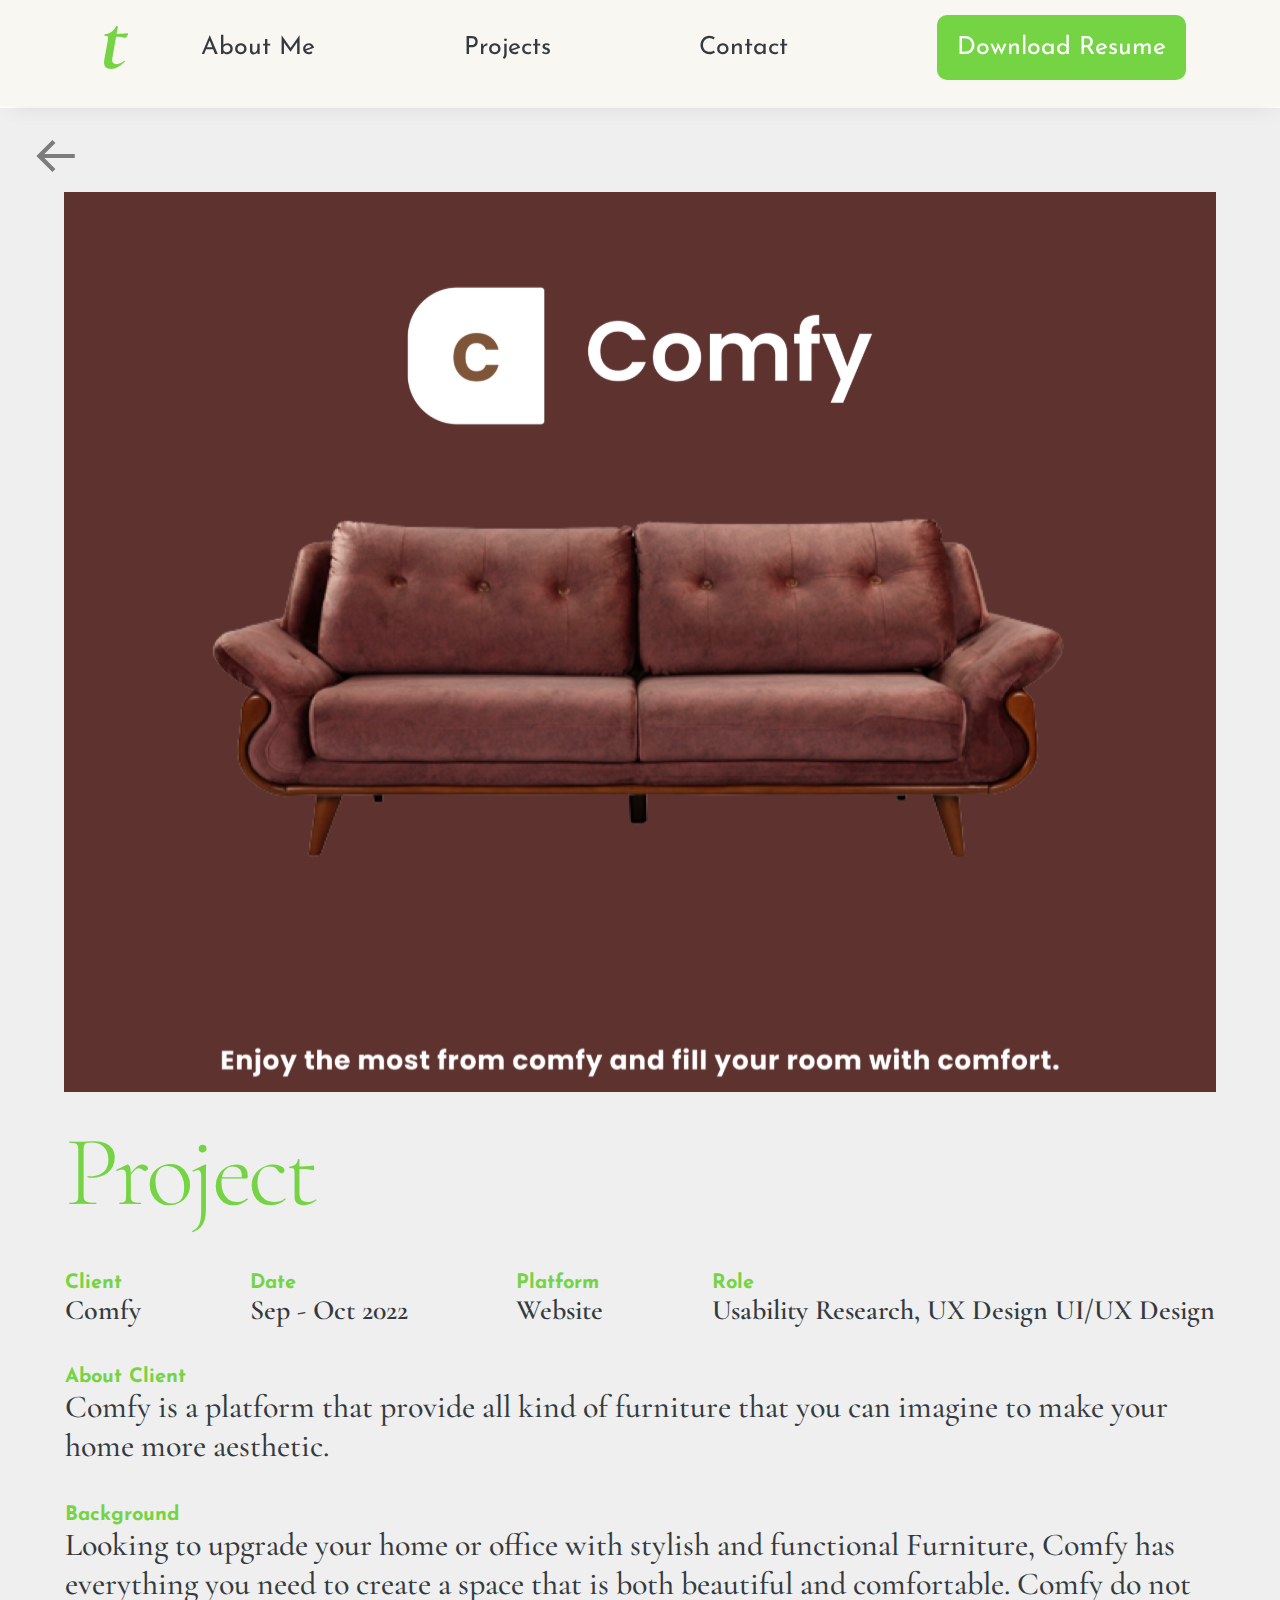
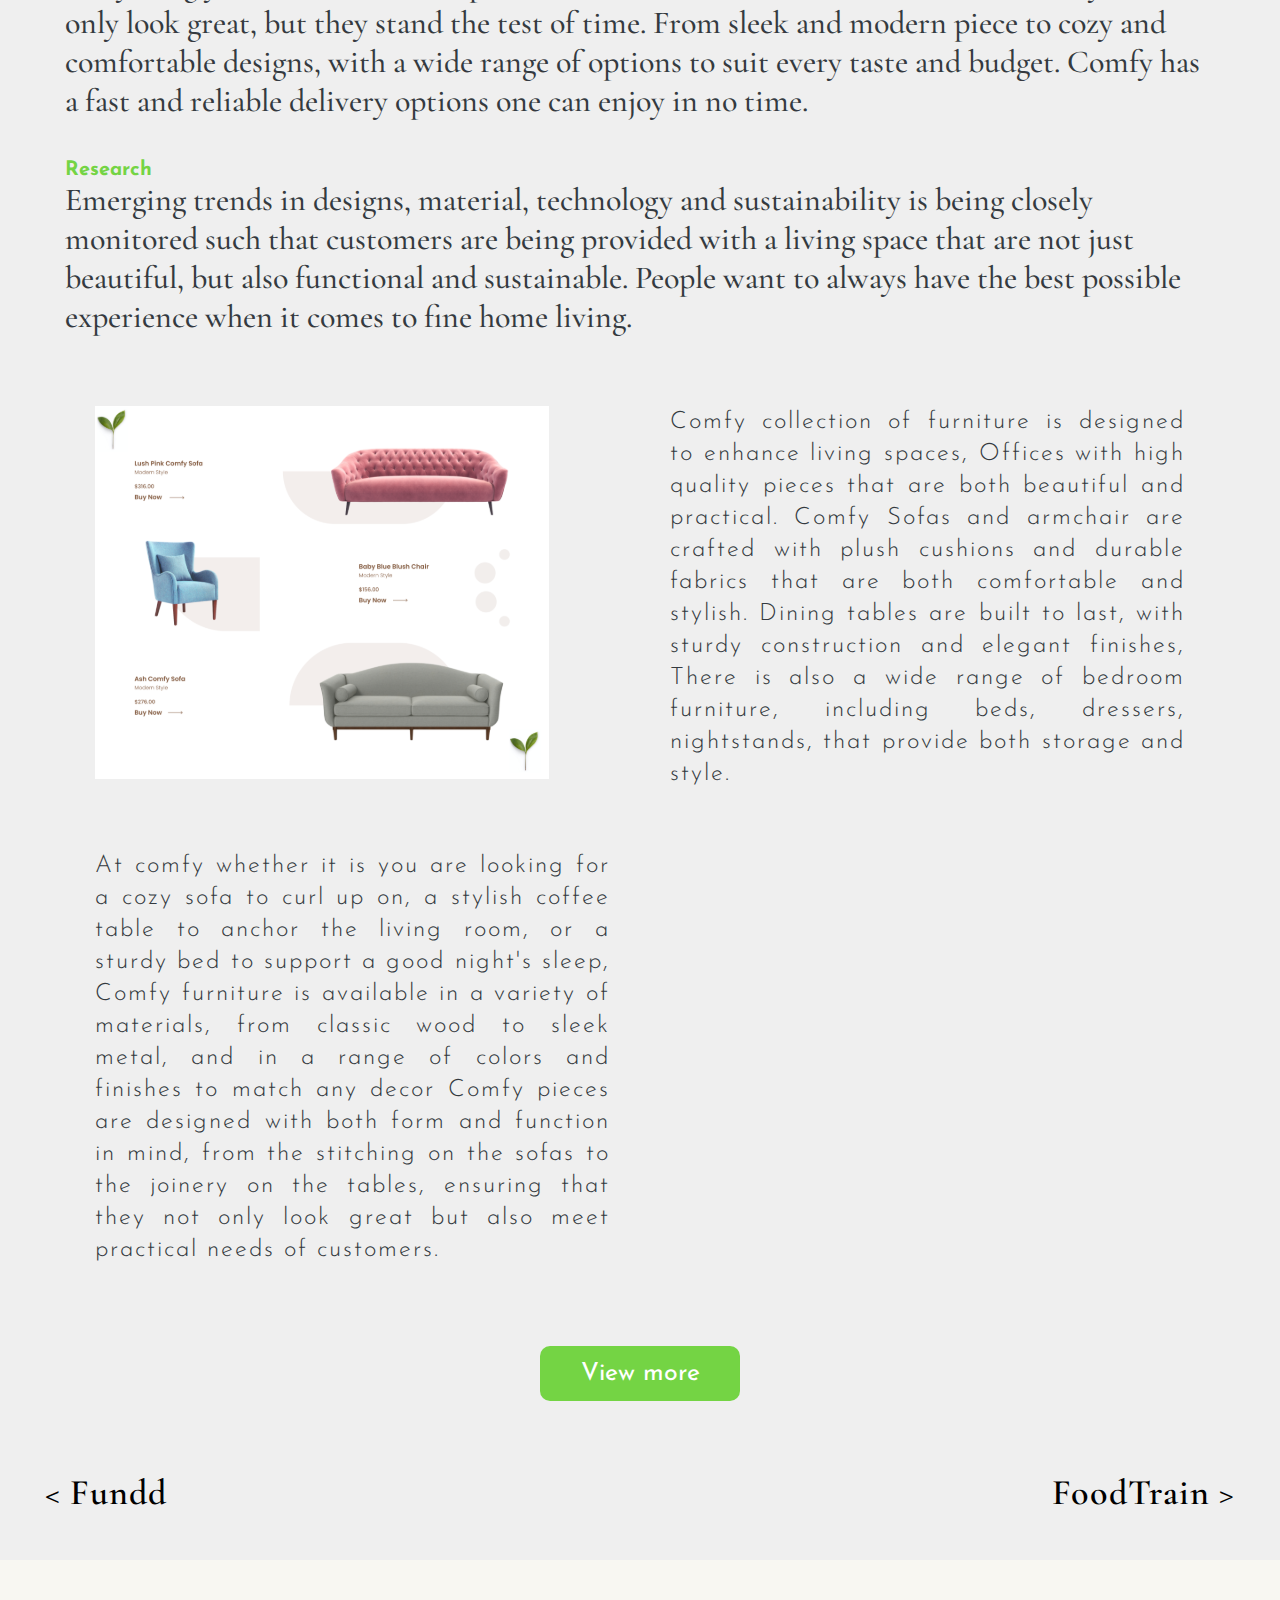
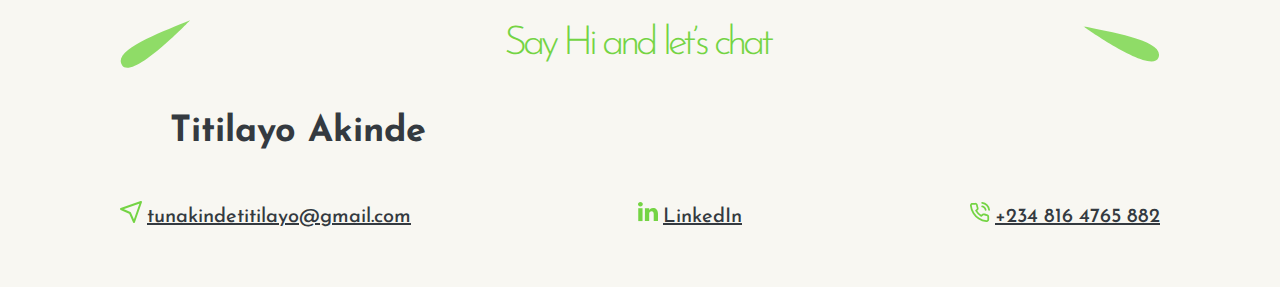
==== comfy.html @ c3058874 "first commit" ====
<!DOCTYPE html>
<html lang="en">

<head>
    <meta charset="UTF-8">
    <meta http-equiv="X-UA-Compatible" content="IE=edge">
    <meta name="viewport" content="width=device-width, initial-scale=1.0">
    <title>Titilayo's Portfolio </title>
    <link rel="stylesheet" href="./styles/project.css">
    <link rel="stylesheet" href="./styles/main.css">
    <link rel="preconnect" href="https://fonts.googleapis.com">
    <link rel="preconnect" href="https://fonts.gstatic.com" crossorigin>
    <link
        href="https://fonts.googleapis.com/css2?family=Josefin+Sans:ital,wght@0,100;0,200;0,300;0,500;0,600;0,700;1,300&display=swap"
        rel="stylesheet">
    <link
        href="https://fonts.googleapis.com/css2?family=Cormorant+Garamond:ital,wght@0,300;0,400;0,500;0,600;0,700;1,300;1,500;1,600&family=Josefin+Sans:ital,wght@0,100;0,200;0,300;0,500;0,600;0,700;1,300&display=swap"
        rel="stylesheet">
</head>

<body>
    <header>
        <h2 class="logo"><a href="./index.html">t</a></h2>
        <nav class="nav-menu">
            <ul>
                <li><a href="/index.html#about">About Me</a></li>
                <li><a href="/index.html#project">Projects</a></li>
                <li><a href="/index.html#contact">Contact</a></li>
                <li><a href="#" id="resume" target="_blank" rel="noopener noreferrer">Download Resume</a></li>
            </ul>
        </nav>
        <div class="nav-toggle">
            <span class="hamburger"><img src="./images/navbar.svg" alt=""></span>
        </div>
    </header>
    <div class="container">
        <button id="goBack"><img src="./images/left_arrow.svg" alt=""></button>
        <div class="main">
            <div class="hero"><img src="./images/comfy_lg.svg" alt=""></div>
            <div class="project">
                <h2>Project</h2>
                <div class="info">
                    <ul>
                        <li>
                            <h4>Client</h4>
                            <p>Comfy</p>
                        </li>
                        <li>
                            <h4>Date</h4>
                            <p>Sep - Oct 2022</p>
                        </li>
                        <li>
                            <h4>Platform</h4>
                            <p>Website</p>
                        </li>
                        <li>
                            <h4>Role</h4>
                            <p>Usability Research, UX Design
                                UI/UX Design</p>
                        </li>
                    </ul>
                </div>
                <div class="about">
                    <h4>About Client</h4>
                    <p>Comfy is a platform that provide all kind of furniture that you can imagine to make your home
                        more aesthetic.</p>
                </div>
                <div class="background">
                    <h4>Background</h4>
                    <p>Looking to upgrade your home or office with stylish and functional Furniture, Comfy has
                        everything you need to create a space that is both beautiful and comfortable. Comfy do not only
                        look great, but they stand the test of time. From sleek and modern piece to cozy and comfortable
                        designs, with a wide range of options to suit every taste and budget. Comfy has a fast and
                        reliable delivery options one can enjoy in no time.
                    </p>
                </div>
                <div class="research">
                    <h4>Research</h4>
                    <p>Emerging trends in designs, material, technology and sustainability is being closely monitored
                        such that customers are being provided with a living space that are not just beautiful, but also
                        functional and sustainable. People want to always have the best possible experience when it
                        comes to fine home living.</p>
                </div>
                <div class="comfy">
                    <div class="row">
                        <div class="one"><img src="./images/comfy_porject1.svg" alt=""></div>
                        <div class="two">
                            <p>Comfy collection of furniture is designed to enhance living spaces, Offices with high
                                quality pieces that are both beautiful and practical.

                                Comfy Sofas and armchair are crafted with plush cushions and durable fabrics that are
                                both comfortable and stylish. Dining tables are built to last, with sturdy construction
                                and elegant finishes, There is also a wide range of bedroom furniture, including beds,
                                dressers, nightstands, that provide both storage and style.</p>
                        </div>
                    </div>
                    <div class="row">
                        <div class="two">
                            <p>At comfy whether it is you are looking for a cozy sofa to curl up on, a stylish coffee
                                table to anchor the living room, or a sturdy bed to support a good night's sleep, Comfy
                                furniture is available in a variety of materials, from classic wood to sleek metal, and
                                in a range of colors and finishes to match any decor Comfy pieces are designed with both
                                form and function in mind, from the stitching on the sofas to the joinery on the tables,
                                ensuring that they not only look great but also meet practical needs of customers.</p>
                        </div>
                        <div class="one"><img src="./images/comfy_porject2.svg" alt=""></div>
                    </div>
                </div>
                <div class="link">
                    <a href="#">View more</a>
                </div>
            </div>
            <div class="projectslide">
                <a href="./fundd.html">
                    < Fundd </a> <a href="./foodtrain.html">FoodTrain >
                </a>
            </div>
        </div>
    </div>
    <div class="footer">
        <div class="top">
            <img src="./images/footer-left.svg" alt="">
            <p>Say Hi and let’s chat</p>
            <img src="./images/footer-right.svg" alt="">
        </div>
        <h3>Titilayo Akinde</h3>
        <div class="bottom">
            <div>
                <img src="./images/mail.svg" alt="">
                <a href="#">tunakindetitilayo@gmail.com</a>
            </div>
            <div>
                <img src="./images/linkedin.svg" alt="">
                <a href="#">LinkedIn</a>
            </div>
            <div>
                <img src="./images/phone.svg" alt="">
                <a href="#">+234 816 4765 882</a>
            </div>
        </div>
    </div>

    <script src="./js/index.js"></script>
</body>

</html>
---- styles/project.css ----
.container {
  margin-top: 108px;
  background: #efefef;
  padding: 30px;
}
.container p {
  font-family: "Cormorant Garamond";
  color: #343a40;
}
.container button {
  border: none;
  cursor: pointer;
}
.container button:hover {
  width: 60px;
  transition: all 0.2s;
}
.container .main {
  padding: 15px;
}
.container .main .hero {
  width: 90vw;
  height: 100vh;
  margin: 0 auto;
}
.container .main .hero img,
.container .main .project .fundd div img,
.container .main .project .eaf div img {
  width: 100%;
  object-fit: cover;
  object-position: top;
  height: 100%;
}
.container .main .project {
  padding: 20px;
}
.container .main .project h2 {
  font-family: "Cormorant Garamond";
  font-style: normal;
  font-weight: 300;
  font-size: 6.25rem;
  color: #74d444;
  letter-spacing: -3.93127px;
}
.container .main .project h4 {
  font-family: "Josefin Sans";
  font-style: normal;
  font-weight: 700;
  font-size: 1.25rem;
  color: #74d444;
}
.container .main .project .info,
.container .main .project .about,
.container .main .project .background,
.container .main .project .research,
.container .main .project .fundd,
.container .main .project .easypharm {
  margin: 40px 0;
}
.container .main .project .info ul {
  display: flex;
  justify-content: space-between;
  align-items: center;
  list-style-type: none;
  margin: 0;
  padding: 0;
}
.container .main .project .info p {
  font-weight: 600;
  font-size: 1.75rem;
}
.container .main .project .about p,
.container .main .project .background p,
.container .main .project .research p {
  font-weight: 500;
  font-size: 2rem;
}
.container .main .project .fundd div {
  width: 90vw;
  height: 100%;
  margin: 15px auto;
}
.container .main .project .comfy {
  display: flex;
  flex-direction: column;
}
.container .main .project .foodtrain {
  padding: 30px;
}
.container .main .project .foodtrain p {
  text-align: center;
  font-weight: 600;
  font-size: 6rem;
  line-height: 100px;
}
.container .main .project .comfy .row {
  display: flex;
  justify-content: space-between;
}
.container .main .project .comfy .row .one,
.container .main .project .comfy .row .two {
  flex: 6;
  padding: 30px;
}
.container .main .project .comfy .row p {
  font-family: "Josefin Sans";
  font-style: normal;
  font-weight: 300;
  font-size: 24px;
  line-height: 32px;
  text-align: justify;
  letter-spacing: 2px;
}
.container .main .project .link {
  width: 100%;
  margin: 50px 0;
}
.container .main .project .link a {
  width: 200px;
  margin: 0 auto;
  display: block;
  padding: 15px 20px;
  background: #74d444;
  border-radius: 10px;
  cursor: pointer;
  text-decoration: none;
  color: #fff;
  text-align: center;
  font-family: "Josefin Sans";
  font-style: normal;
  font-weight: 400;
  font-size: 1.5625rem;
}
.container .main .project .link a:hover {
  background: transparent;
  color: #74d444;
  border: 1px solid #74d444;
  transition: all 0.3s;
}
.container .nextproject a {
  font-family: "Cormorant Garamond";
  font-style: normal;
  font-weight: 600;
  font-size: 2.25rem;
  line-height: 44px;
  text-align: right;
  letter-spacing: 1px;
  color: #000000;
  text-decoration: none;
  display: block;
}
.container .nextproject a:hover,
.container .projectslide a:hover {
  font-weight: bold;
}
.container .projectslide {
  display: flex;
  justify-content: space-evenly;
}
.container .projectslide a {
  flex: 6;
  font-family: "Cormorant Garamond";
  font-style: normal;
  font-weight: 600;
  font-size: 2.25rem;
  line-height: 44px;
  letter-spacing: 1px;
  color: #000000;
  text-decoration: none;
}
.container .projectslide a:nth-child(2) {
  text-align: right;
}
@media screen and (max-width: 768px) {
  .container {
    padding: 5px;
  }
  .container .main {
    padding: 0;
  }
  .container .main .hero {
    max-width: 350px;
    min-width: 350px;
    height: 100%;
    margin: 0 auto;
  }
  #goBack img {
    width: 30px;
    margin: 10px 0;
    margin-left: 5px;
  }
  .container .main .project {
    padding: 5px;
  }
  .container .main .project h2 {
    font-size: 50px;
    margin-bottom: 10px;
  }
  .container .main .project h4 {
    font-size: 17px;
  }
  .container .main .project .info {
    margin-top: 0;
  }
  .container .main .project .info ul {
    flex-direction: column;
    align-items: start;
  }
  .container .main .project .info ul li {
    margin-bottom: 10px;
  }
  .container .main .project .info p {
    font-size: 1.25rem;
  }
  .container .main .project .about p,
  .container .main .project .background p,
  .container .main .project .research p {
    font-size: 1.25rem;
  }
  .container .main .project .fundd div img,
  .container .main .project .eaf div img,
  .container .main .project .comfy .row img,
  .container .main .project .easypharm div img {
    max-width: 330px;
    min-width: 330px;
  }
  .container .nextproject a, .container .projectslide a {
    font-size: 1.25rem;
  }
  .container .main .project .comfy .row {
    flex-direction: column;
  }
  .container .main .project .comfy .row p {
    font-size: .9375rem;
  }
  .container .main .project .comfy .row .one,
  .container .main .project .comfy .row .two {
    padding: 5px;
  }
  .container .main .project .foodtrain p {
    text-align: center;
    font-size: 35px;
  }
}
---- styles/main.css ----
* {
  box-sizing: border-box;
  margin: 0;
  font-family: "Josefin Sans";
}

header {
  display: flex;
  height: 6.625rem;
  width: 100vw;
  background: #f8f7f2;
  box-shadow: 3.02px 4px 24.17px -9px rgba(0, 0, 0, 0.15);
  padding: 5px 20px;
  position: fixed;
  left: 0;
  right: 0;
  top: 0;
  z-index: 999;
}

header h2 a {
  flex: 3;
  font-weight: 700;
  font-size: 5.625rem;
  line-height: 5.625rem;
  color: #74d444;
  margin-left: 80px;
  margin-top: -10px;
  font-family: "Cormorant Garamond";
  font-style: italic;
  cursor: pointer;
  text-decoration: none;
  display: block;
}

header nav {
  flex: 9;
}
header nav ul {
  list-style-type: none;
  display: flex;
  justify-content: space-around;
  align-items: center;
  padding: 30px 0;
}
header nav ul li {
  font-style: normal;
  font-weight: 400;
  font-size: 1.5625rem;
  line-height: 1.5625rem;
  cursor: pointer;
}
header nav ul li a {
  text-decoration: none;
  color: #343a40;
}
header nav ul li #resume {
  text-decoration: none;
  background: #74d444;
  border-radius: 10px;
  color: #fff;
  padding: 20px;
}
header nav ul li #resume:hover {
  background-color: #489521;
}
.nav-toggle {
  display: none;
}
.hamburger {
  flex: 6;
  width: 55px;
  height: 55px;
  padding: 20px;
  display: flex;
  align-items: center;
  margin-top: 20px;
  font-size: 2.1rem;
}
.footer {
  background: #f8f7f2;
  padding: 60px 120px;
  font-family: "Cormorant Garamond";
}
.footer .top {
  display: flex;
  align-items: center;
  justify-content: space-between;
}
.footer .top p {
  font-style: normal;
  font-weight: 300;
  font-size: 2.5rem;
  line-height: 48px;
  letter-spacing: -3.93127px;
  color: #74d444;
}
.footer h3 {
  font-weight: 700;
  font-size: 36px;
  line-height: 29px;
  color: #343a40;
  margin: 50px;
}
.footer .bottom {
  font-family: "Josefin Sans";
  font-style: normal;
  display: flex;
  align-items: center;
  justify-content: space-between;
}
.footer .bottom div a {
  color: #343a40;
  margin-top: 10px;
}
.footer .bottom div img {
  margin-right: 5px;
}
.footer .bottom div {
  display: flex;
  align-items: center;
  font-weight: 500;
  font-size: 1.25rem;
  line-height: 20px;
  color: #343a40;
}
@media screen and (max-width: 768px) {
  header nav {
    display: none;
  }
  header h2 {
    margin-left: -70px;
    margin-top: 5px;
  }
  header {
    display: flex;
    justify-content: space-between;
  }
  .nav-toggle {
    display: block;
    cursor: pointer;
  }
  .nav-toggle:hover .hamburger {
    background-color: #ccc;
  }
  .nav-toggle.active .hamburger {
    background-color: #c2e1b3;
    display: flex;
    align-items: center;
  }
  .nav-dropdown {
    display: block;
    position: relative;
  }
  .nav-dropdown ul {
    display: flex;
    flex-direction: column;
    height: 88vh;
    align-items: center;
    justify-content: space-around;
    background-color: #74d444;
    position: absolute;
    right: -75px;
    top: 100px;
    left: 0;
    padding: 10px 20px;
    transform: translateX(5px);
    transition: transform 250ms ease-in-out;
    -webkit-transition: all 0.6s ease-out;
    -moz-transition: all 0.6s ease-out;
    -o-transition: all 0.6s ease-out;
    -ms-transition: all 0.6s ease-out;
    transition: all 0.6s ease-out;
  }
  .nav-dropdown ul li {
    font-size: 1.2625rem;
  }
  .footer {
    padding: 15px;
  }
  .footer h3 {
    font-size: 1.5625rem;
    line-height: 20px;
    text-align: center;
  }
  .footer .top img {
    width: 15%;
  }
  .footer .top p {
    font-size: 1.875rem;
    line-height: 48px;
  }
  .footer .bottom div {
    margin: 10px 0;
  }
  .footer .bottom {
    flex-direction: column;
  }
}
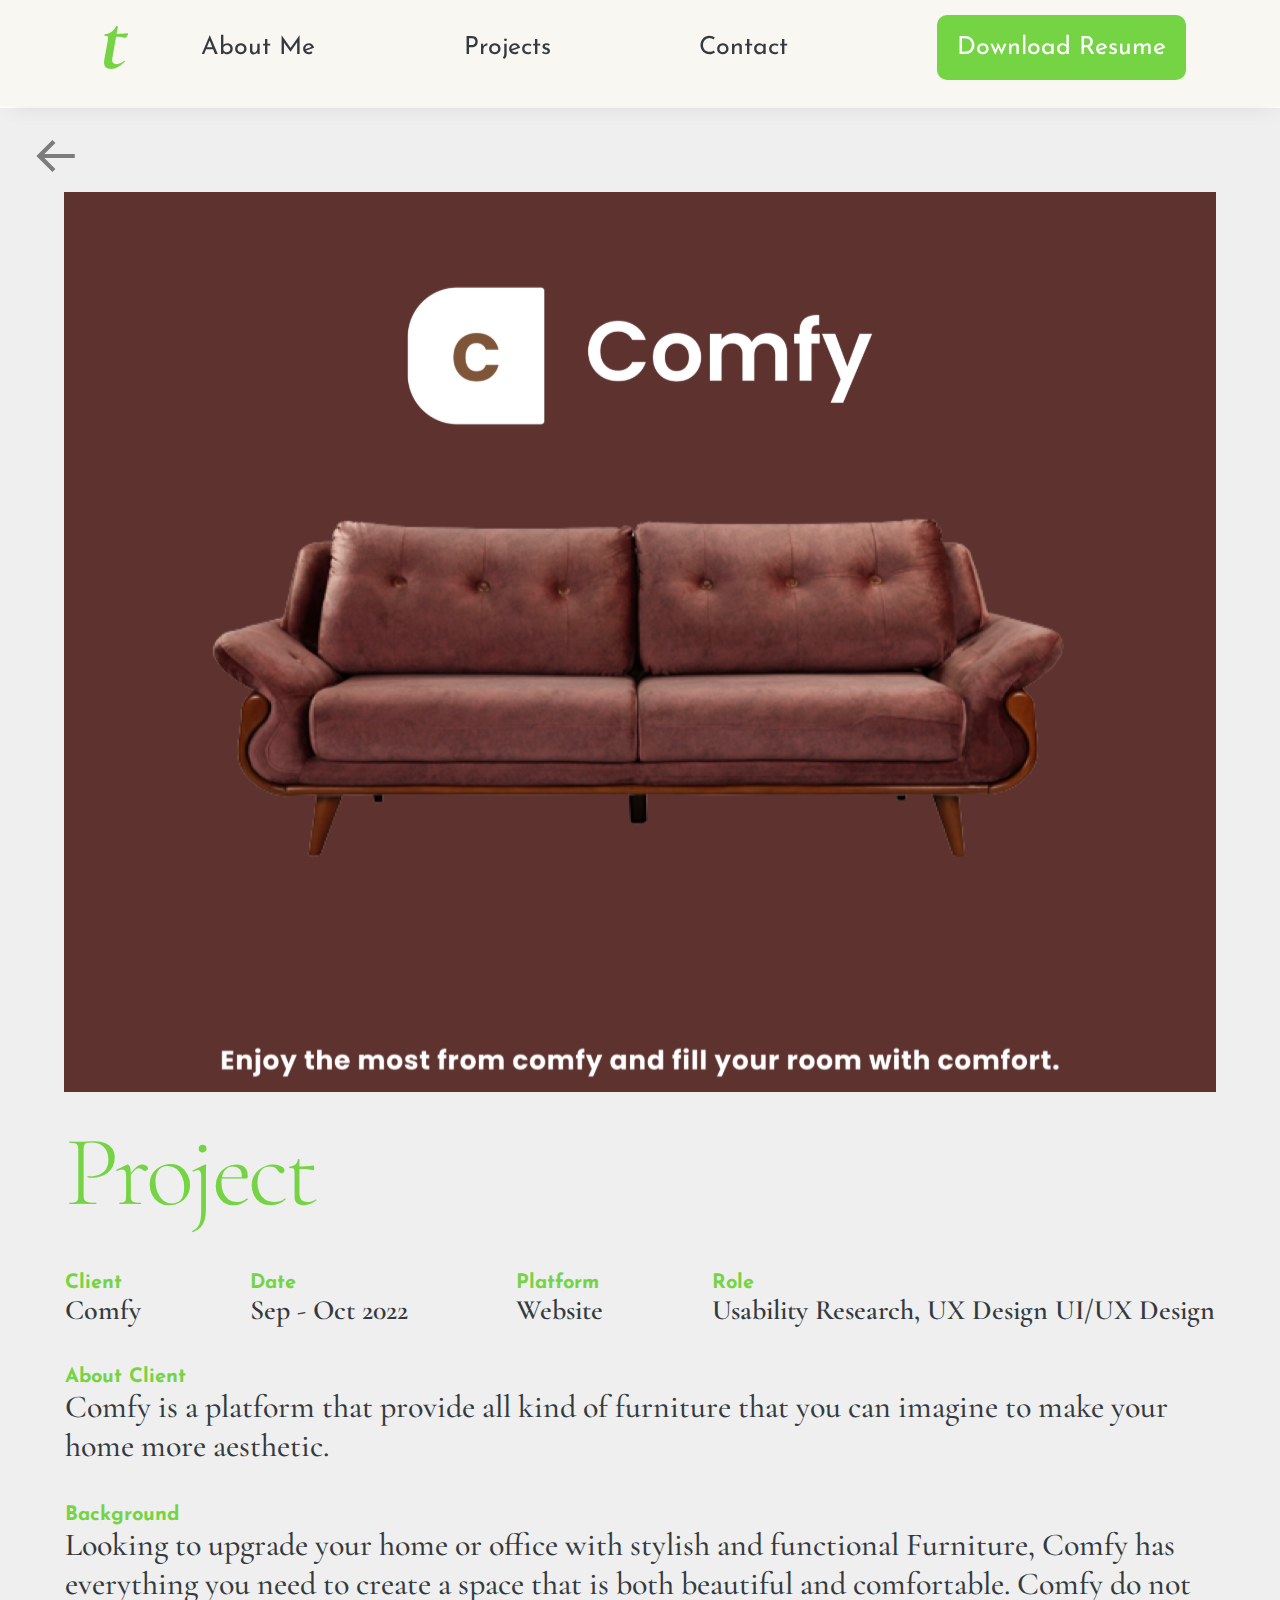
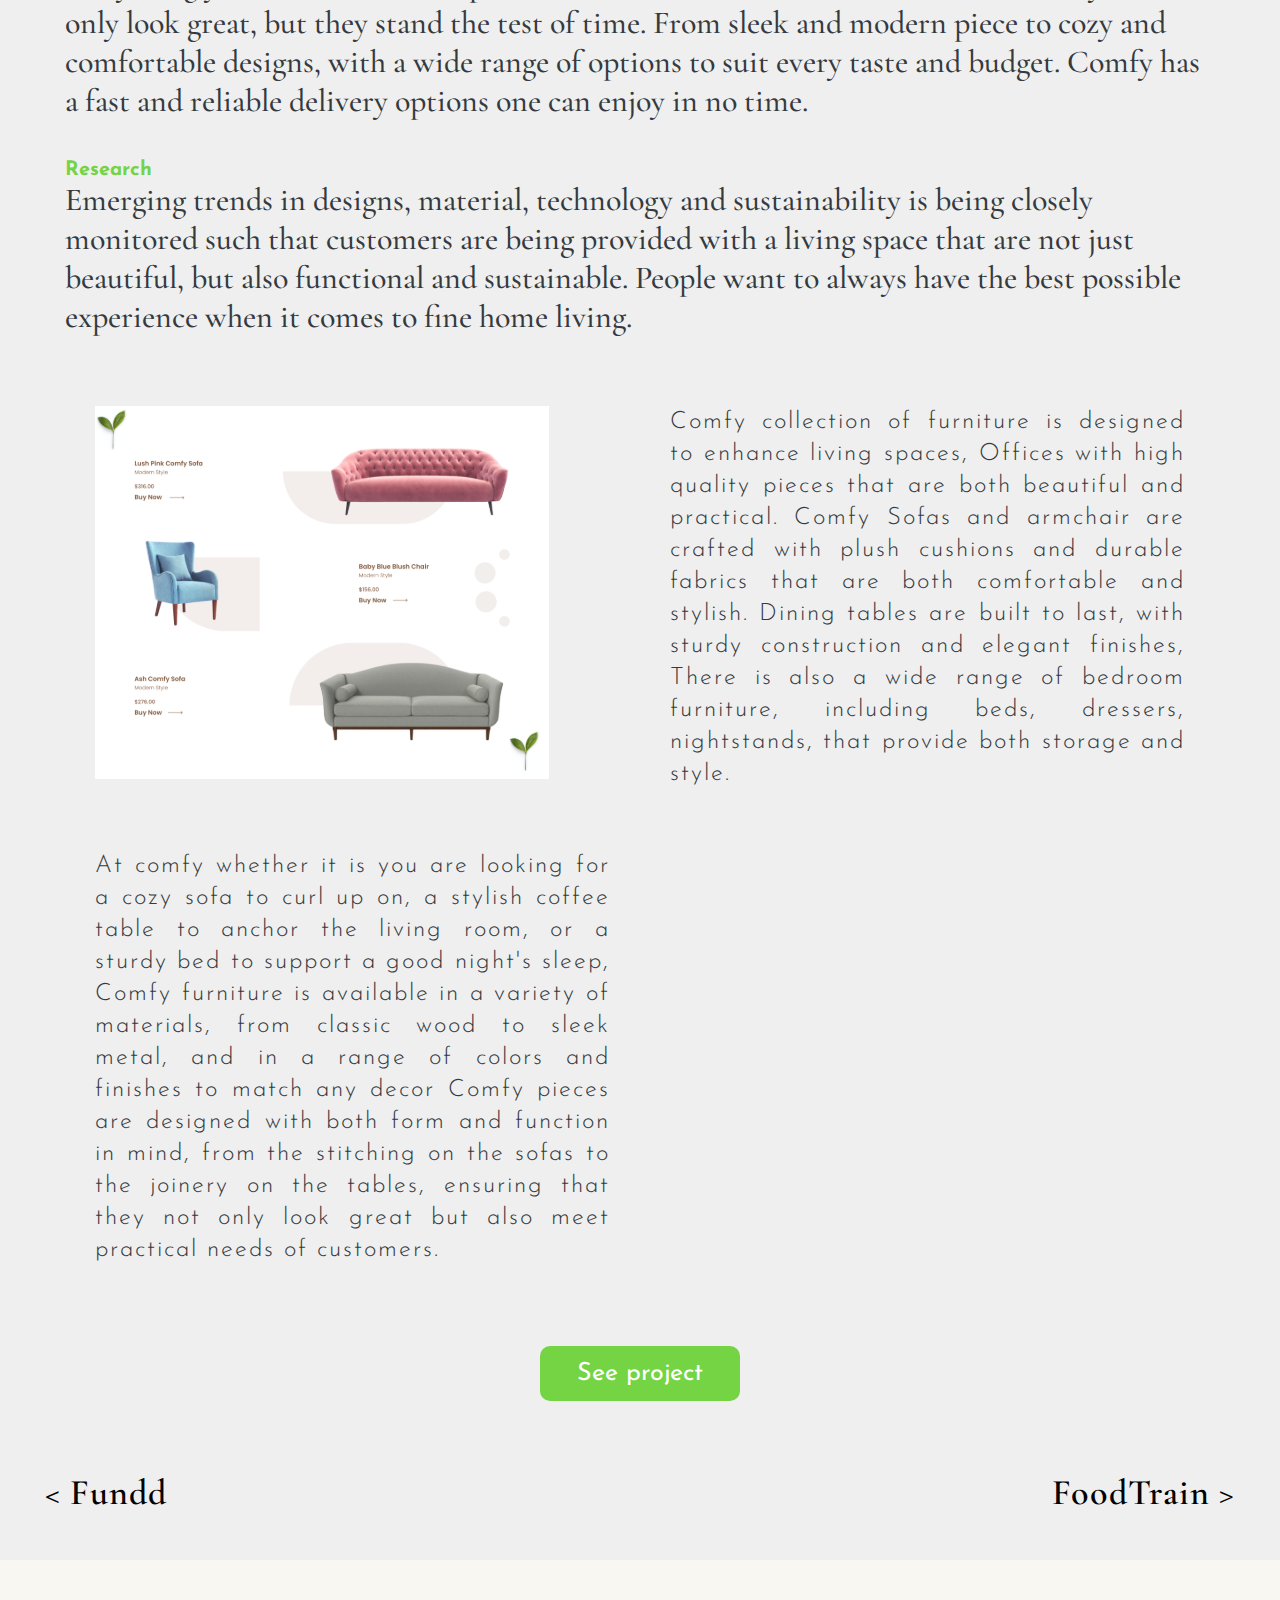
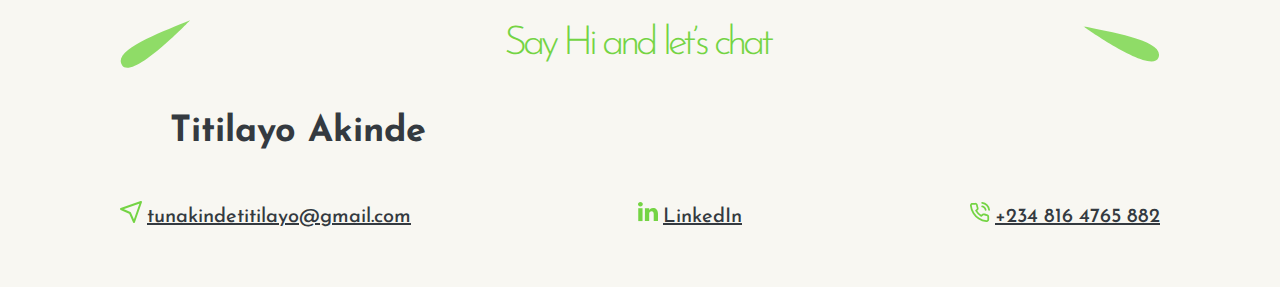
==== commit 0f72554c: "edited" ====
--- a/comfy.html
+++ b/comfy.html
@@ -107,7 +107,7 @@
                     </div>
                 </div>
                 <div class="link">
-                    <a href="#">View more</a>
+                    <a href="https://www.behance.net/gallery/151116925/Comfy-Website-Design" target="_blank">See project</a>
                 </div>
             </div>
             <div class="projectslide">
@@ -127,15 +127,15 @@
         <div class="bottom">
             <div>
                 <img src="./images/mail.svg" alt="">
-                <a href="#">tunakindetitilayo@gmail.com</a>
+                <a href="mailto:tunakindetitilayo@gmail.com" target="_blank">tunakindetitilayo@gmail.com</a>
             </div>
             <div>
                 <img src="./images/linkedin.svg" alt="">
-                <a href="#">LinkedIn</a>
+                <a href="https://www.linkedin.com/in/akinde-titilayo-7a546a1b2/" target="_blank">LinkedIn</a>
             </div>
             <div>
                 <img src="./images/phone.svg" alt="">
-                <a href="#">+234 816 4765 882</a>
+                <a href="https://wa.me/+234816476588" target="_blank">+234 816 4765 882</a>
             </div>
         </div>
     </div>
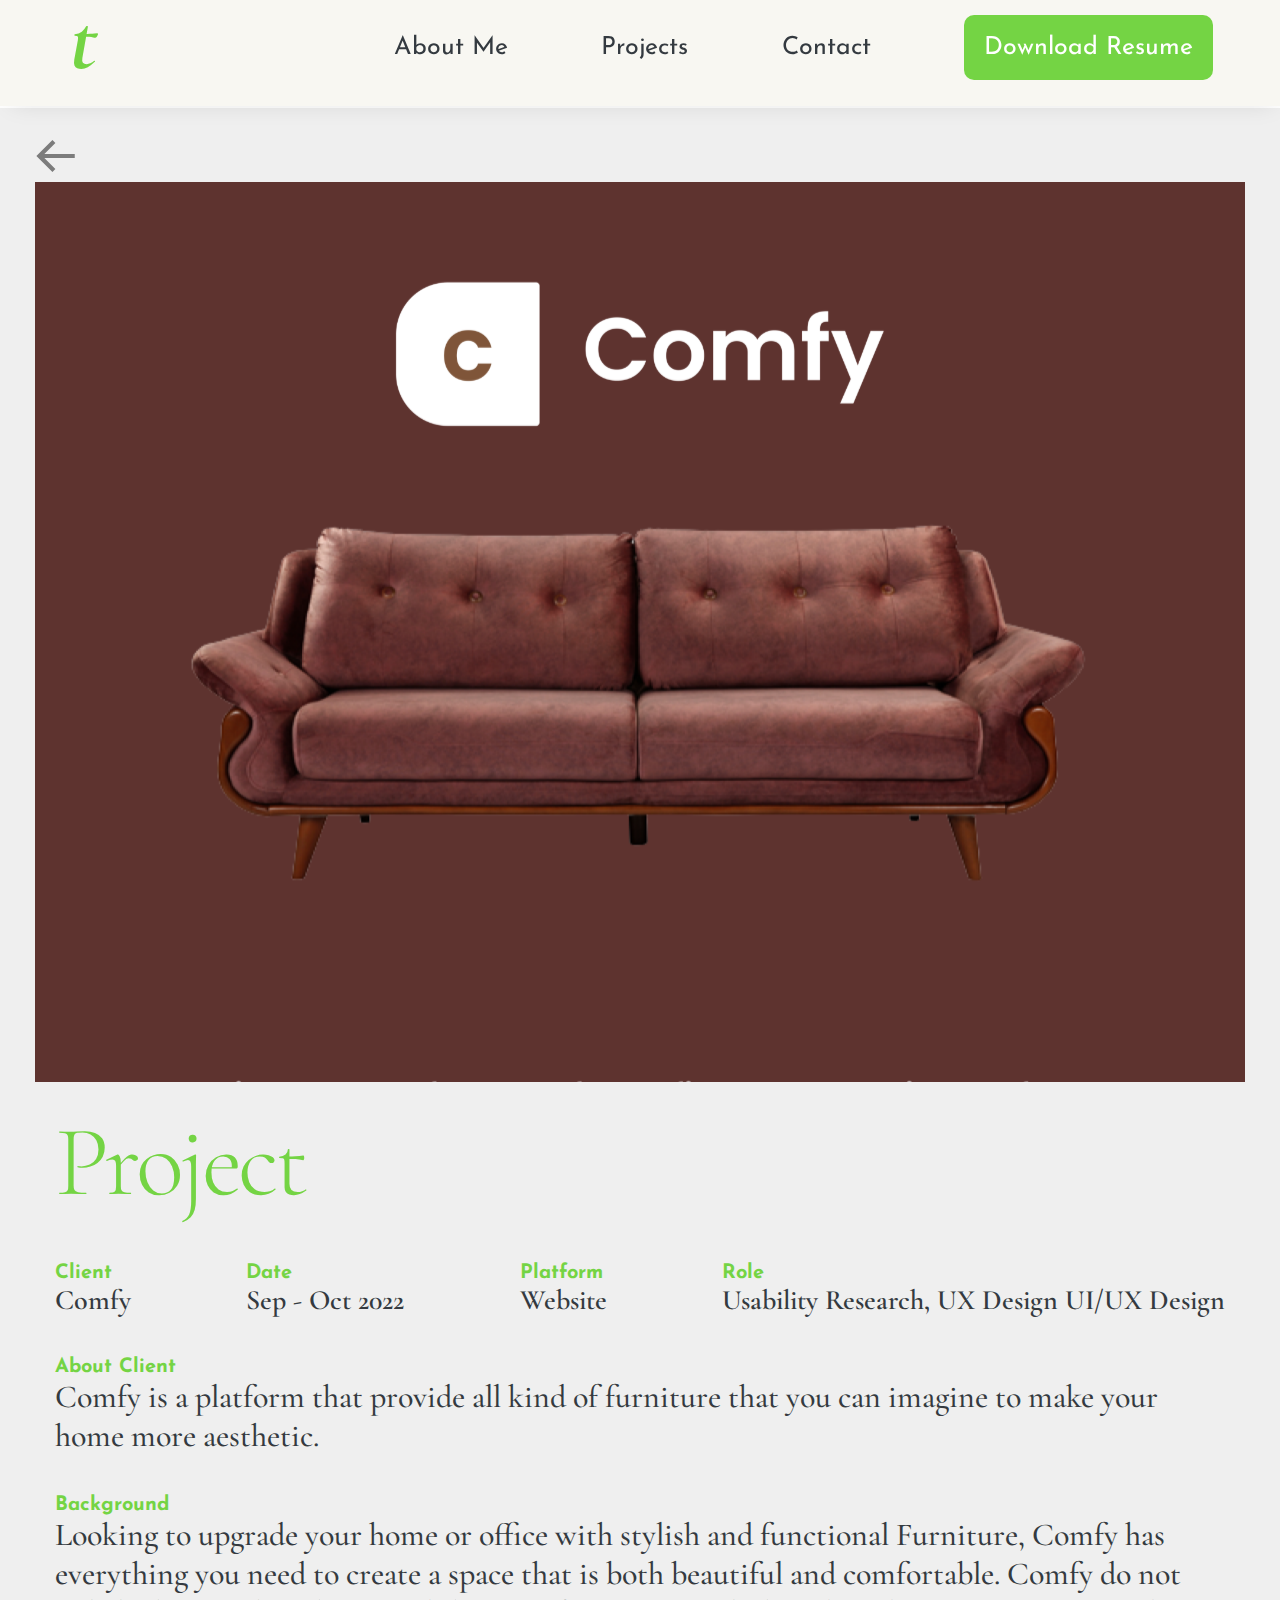
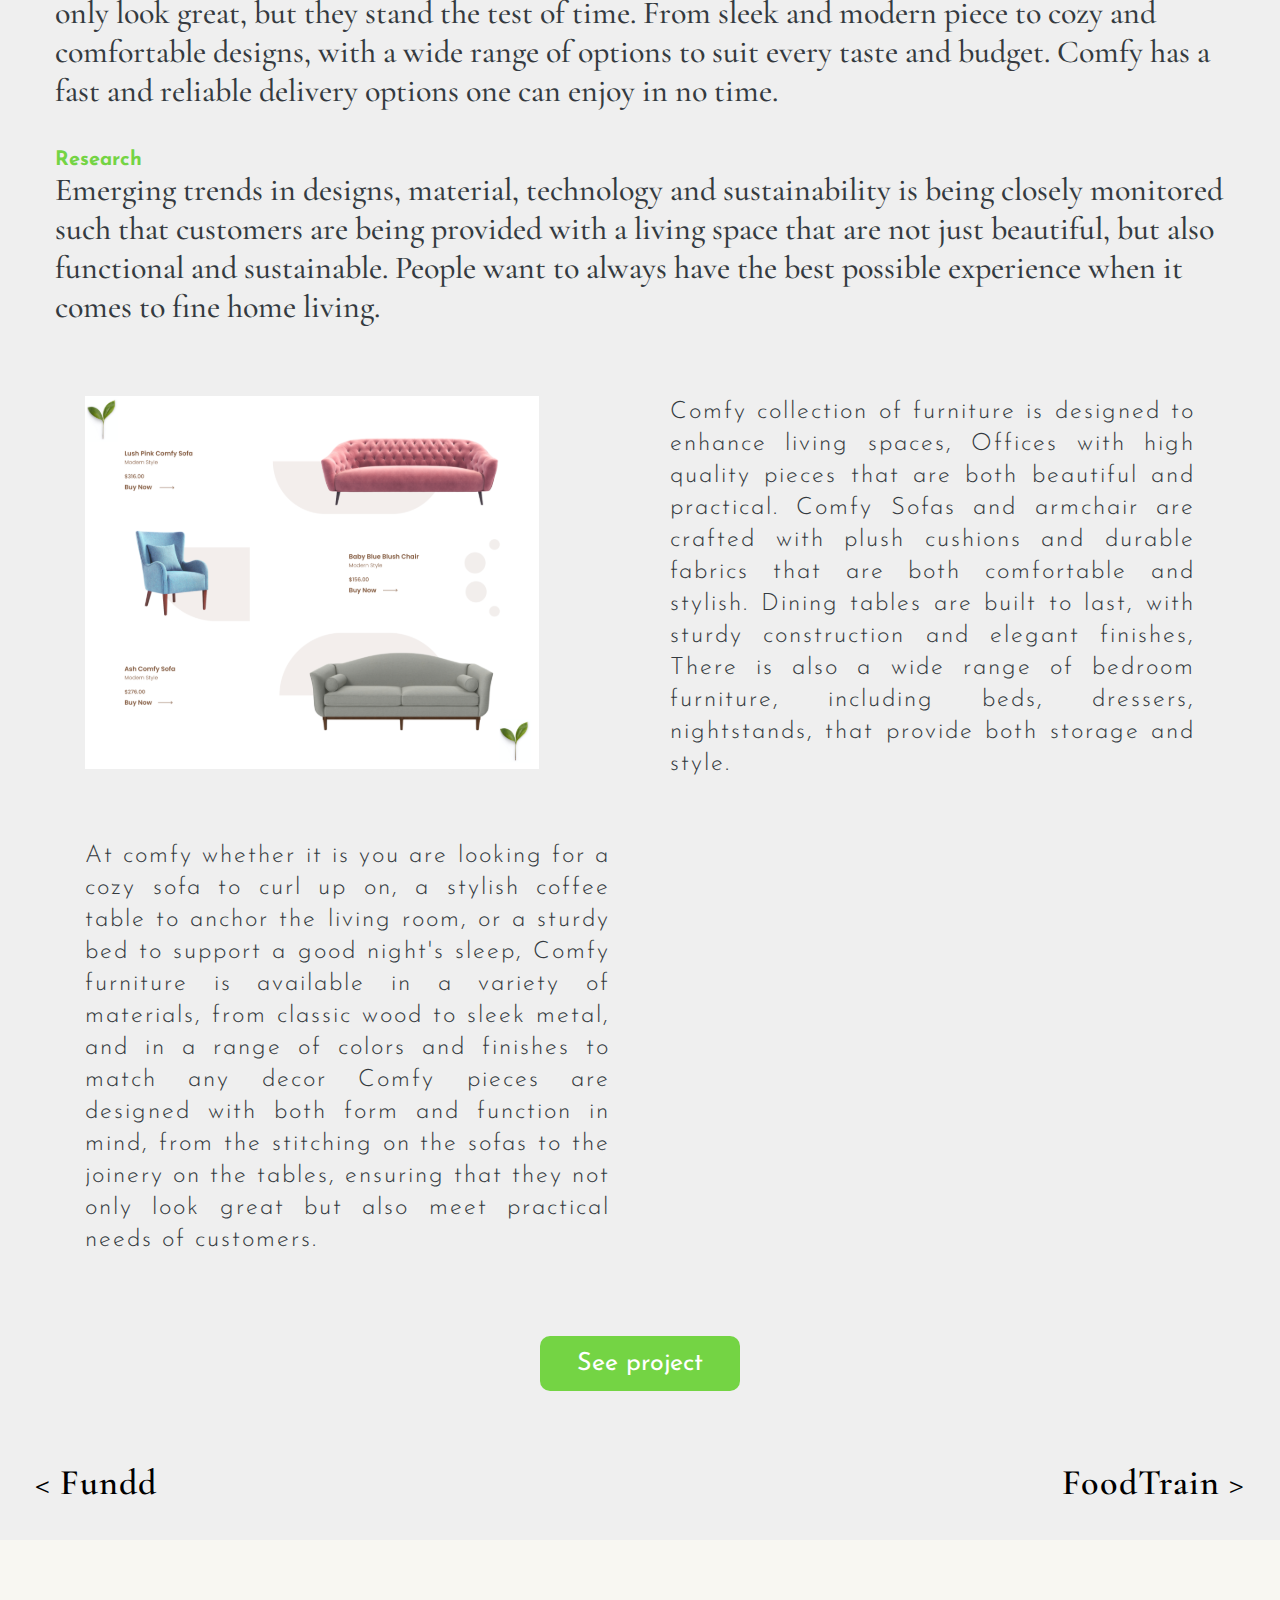
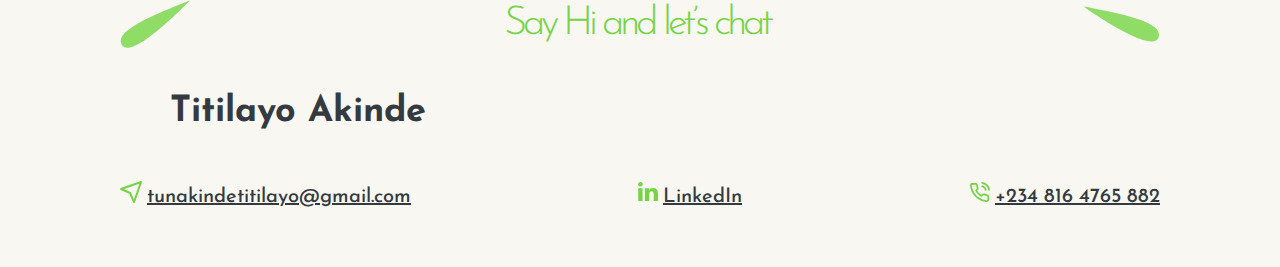
==== commit 50af2ce0: "titi update again and again" ====
--- a/comfy.html
+++ b/comfy.html
@@ -23,10 +23,10 @@
         <h2 class="logo"><a href="./index.html">t</a></h2>
         <nav class="nav-menu">
             <ul>
-                <li><a href="/index.html#about">About Me</a></li>
-                <li><a href="/index.html#project">Projects</a></li>
-                <li><a href="/index.html#contact">Contact</a></li>
-                <li><a href="#" id="resume" target="_blank" rel="noopener noreferrer">Download Resume</a></li>
+                <li><a href="#" onclick="scrollToSection('about')">About Me</a></li>
+                <li><a href="#" onclick="scrollToSection('project')">Projects</a></li>
+                <li><a href="#" onclick="scrollToSection('contact')">Contact</a></li>
+                <li><a href="./files/Akinde Titilayo T. Resume.pdf" download id="resume" rel="noopener noreferrer">Download Resume</a></li>
             </ul>
         </nav>
         <div class="nav-toggle">
--- a/styles/project.css
+++ b/styles/project.css
@@ -16,10 +16,10 @@
   transition: all 0.2s;
 }
 .container .main {
-  padding: 15px;
+  padding: 5px;
 }
 .container .main .hero {
-  width: 90vw;
+  width: 100%;
   height: 100vh;
   margin: 0 auto;
 }
@@ -200,14 +200,20 @@
     font-size: 17px;
   }
   .container .main .project .info {
+    margin-left: -10px;
     margin-top: 0;
+    margin-bottom: 0;
+
   }
   .container .main .project .info ul {
-    flex-direction: column;
     align-items: start;
   }
   .container .main .project .info ul li {
     margin-bottom: 10px;
+    margin-left: 15px;
+  }
+  .container .main .project .info ul li p {
+    font-size: 17px;
   }
   .container .main .project .info p {
     font-size: 1.25rem;
--- a/styles/main.css
+++ b/styles/main.css
@@ -24,7 +24,7 @@
   font-size: 5.625rem;
   line-height: 5.625rem;
   color: #74d444;
-  margin-left: 80px;
+  margin-left: 50px;
   margin-top: -10px;
   font-family: "Cormorant Garamond";
   font-style: italic;
@@ -35,6 +35,7 @@
 
 header nav {
   flex: 9;
+  margin-left: 250px;
 }
 header nav ul {
   list-style-type: none;
@@ -127,6 +128,7 @@
 @media screen and (max-width: 768px) {
   header nav {
     display: none;
+    margin-left: 0;
   }
   header h2 {
     margin-left: -70px;
